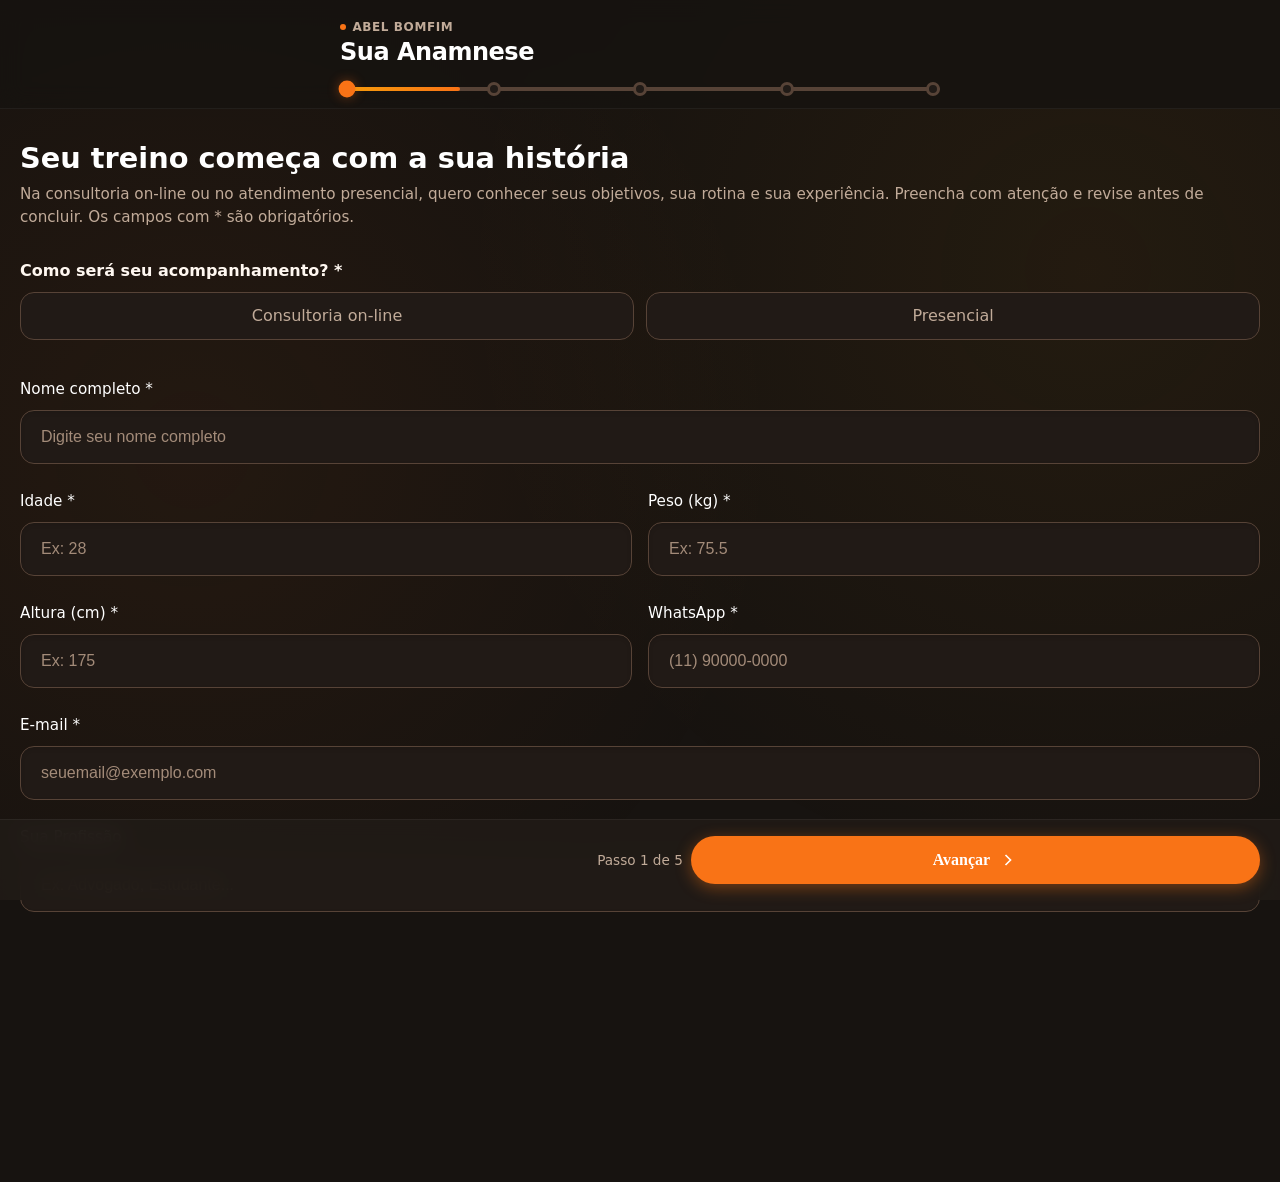
==== anamnesePersonal/sistema/anamnese/index.html @ 870a7ef7 "feat: sistema completo Pega Visao Personal + configuracao de producao Vercel" ====
<!DOCTYPE html>
<html lang="pt-BR">
<head>
  <meta charset="UTF-8" />
  <meta name="viewport" content="width=device-width, initial-scale=1.0" />
  <title>Anamnese – Abel Bomfim</title>
  <meta name="description" content="Anamnese para protocolo de treino individualizado." />
  
  
  
  
  
  <!-- Estilos -->
  <link rel="stylesheet" href="style.css" />

  <!-- SDKs (EmailJS, docx, FileSaver) -->
  
  

<link rel="stylesheet" href="/static/motion.css"><script src="/static/motion.js" defer></script></head>
<body>

  <!-- BACKGROUND -->
  <div class="bg-gradient"></div>

  <!-- PROGRESS HEADER FLOAT -->
  <header class="top-header">
    <div class="header-titles">
      <div class="personal-badge">
        <div class="avatar-dot"></div>
        Abel Bomfim
      </div>
      <h1>Sua Anamnese</h1>
    </div>
    
    <div class="progress-wrap">
      <div class="progress-tabs">
        <div class="step-dot active" data-step="1"></div>
        <div class="step-dot" data-step="2"></div>
        <div class="step-dot" data-step="3"></div>
        <div class="step-dot" data-step="4"></div><div class="step-dot" data-step="5"></div>
      </div>
      <div class="progress-bar-bg">
        <div class="progress-bar-fill" id="progressFill" style="width:20%"></div>
      </div>
    </div>
  </header>

  <!-- FORM CONTAINER -->
  <main class="main-container">
    <noscript>Ative o JavaScript para preencher a anamnese.</noscript><div id="formError" role="alert" tabindex="-1" hidden></div><form id="anamneseForm" novalidate>

      <!-- ==================== STEP 1: IDENTIFICAÇÃO ==================== -->
      <div class="step-pane active" id="step1">
        <div class="pane-header staggered">
          <h2>Seu treino começa com a sua história</h2>
          <p>Na consultoria on-line ou no atendimento presencial, quero conhecer seus objetivos, sua rotina e sua experiência. Preencha com atenção e revise antes de concluir. Os campos com * são obrigatórios.</p>
        </div>

<fieldset class="field-group"><legend>Como será seu acompanhamento? *</legend><div class="radio-pill-group"><label class="pill"><input type="radio" name="modalidade" value="On-line"><span class="pill-ui">Consultoria on-line</span></label><label class="pill"><input type="radio" name="modalidade" value="Presencial"><span class="pill-ui">Presencial</span></label></div></fieldset>        <div class="field-group staggered">
          <label for="nomeCompleto">Nome completo *</label>
          <input class="input-base" type="text" id="nomeCompleto" placeholder="Digite seu nome completo" required />
        </div>

        <div class="grid-2 staggered">
          <div class="field-group">
            <label for="idade">Idade *</label>
            <input class="input-base" type="number" id="idade" min="1" max="120" step="1" placeholder="Ex: 28" required />
          </div>
          <div class="field-group">
            <label for="peso">Peso (kg) *</label>
            <input class="input-base" type="number" id="peso" min="1" max="500" placeholder="Ex: 75.5" step="0.1" required />
          </div>
        </div>

        <div class="grid-2 staggered">
          <div class="field-group">
            <label for="altura">Altura (cm) *</label>
            <input class="input-base" type="number" id="altura" min="30" max="260" step="1" placeholder="Ex: 175" required />
          </div>
          <div class="field-group">
            <label for="telefone">WhatsApp *</label>
            <input class="input-base" type="tel" id="telefone" placeholder="(11) 90000-0000" required />
          </div>
        </div>

        <div class="field-group staggered">
          <label for="email">E-mail *</label>
          <input class="input-base" type="email" id="email" placeholder="seuemail@exemplo.com" required />
        </div>

        <div class="field-group staggered">
          <label for="profissao">Sua Profissão</label>
          <input class="input-base" type="text" id="profissao" placeholder="Ex: Advogado, Estudante..." />
        </div>
      </div>

      <!-- ==================== STEP 2: OBJETIVO ==================== -->
      <div class="step-pane" id="step2">
        <div class="pane-header staggered">
          <h2>Seu Objetivo</h2>
          <p>Aonde você quer chegar com o treinamento?</p>
        </div>

        <div class="field-group staggered">
          <label>O que você busca? (Pode marcar mais de um) *</label>
          <div class="checkbox-list">
            <label class="custom-check">
              <input type="checkbox" name="objetivo" value="Hipertrofia" />
              <div class="check-ui"></div>
              <span class="check-text">💪 Hipertrofia musc.</span>
            </label>
            <label class="custom-check">
              <input type="checkbox" name="objetivo" value="Emagrecimento" />
              <div class="check-ui"></div>
              <span class="check-text">🔥 Emagrecimento</span>
            </label>
            <label class="custom-check">
              <input type="checkbox" name="objetivo" value="Definição" />
              <div class="check-ui"></div>
              <span class="check-text">✂️ Definição corporal</span>
            </label>
            <label class="custom-check">
              <input type="checkbox" name="objetivo" value="Condicionamento" />
              <div class="check-ui"></div>
              <span class="check-text">🏃 Condicionamento</span>
            </label>
            <label class="custom-check">
              <input type="checkbox" name="objetivo" value="Saúde Geral" />
              <div class="check-ui"></div>
              <span class="check-text">❤️ Melhoria de saúde</span>
            </label>
            <div class="outro-box custom-check">
              <input type="checkbox" id="outroObjCb" name="objetivo" value="Outro" />
              <div class="check-ui"></div>
              <span class="check-text">Outro:</span>
              <input type="text" class="input-inline" id="outroObjText" placeholder="Digite..." />
            </div>
          </div>
        </div>

        <div class="field-group staggered">
          <label for="descObjetivo">Detalhe o seu objetivo principal *</label>
          <textarea class="input-base textarea" id="descObjetivo" placeholder="Descreva o que exatamente você deseja alcançar e quais as suas maiores dificuldades hoje..." required></textarea>
        </div>

        <div class="field-group staggered">
          <label for="prazoEvento">Existe algum prazo máximo ou evento? (Opcional)</label>
          <input class="input-base" type="text" id="prazoEvento" placeholder="Casamento, viagem, verão..." />
        </div>
      </div>

      <!-- ==================== STEP 3: HISTÓRICO ==================== -->
      <div class="step-pane" id="step3">
        <div class="pane-header staggered">
          <h2>Seu treino e sua rotina</h2>
          <p>Conte um pouco sobre a sua rotina e experiência com treinos.</p>
        </div>

<div class="field-group"><label for="diasDisponiveis">Quais dias você pode treinar? *</label><input class="input-base" id="diasDisponiveis" type="text" placeholder="Ex: segunda, quarta e sexta" required></div><div class="field-group"><label for="duracaoSessao">Tempo disponível por sessão (minutos) *</label><input class="input-base" id="duracaoSessao" type="number" placeholder="Ex: 60" min="5" max="300" step="1" required></div><div class="field-group"><label for="localTreino">Onde pretende treinar? *</label><input class="input-base" id="localTreino" type="text" placeholder="Ex: academia do bairro, condomínio ou casa" required></div><div id="onlineFields" hidden><div class="field-group"><label for="cidade">Cidade e estado *</label><input class="input-base" id="cidade" type="text" placeholder="Ex: Salvador, BA" required></div><div class="field-group"><label for="fusoHorario">Fuso horário, se diferente de Brasília</label><input class="input-base" id="fusoHorario" type="text" placeholder="Ex: uma hora a menos" ></div><div class="field-group"><label for="equipamentos">Quais equipamentos terá disponíveis? *</label><input class="input-base" id="equipamentos" type="text" placeholder="Ex: academia completa, halteres ou nenhum" required></div><div class="field-group"><label for="horarioContato">Melhores horários para contato *</label><input class="input-base" id="horarioContato" type="text" placeholder="Ex: dias úteis após as 18h" required></div></div><div id="presencialFields" hidden><div class="field-group"><label for="horarioPresencial">Horários disponíveis para as sessões *</label><input class="input-base" id="horarioPresencial" type="text" placeholder="Ex: segunda e quarta às 7h" required></div><p class="helper">A disponibilidade será combinada com Abel. O formulário não confirma um agendamento.</p></div><div class="field-group staggered">
          <label>Você treina atualmente? *</label>
          <div class="radio-pill-group">
            <label class="pill">
              <input type="radio" name="treinaAtual" value="Sim" />
              <span class="pill-ui">Sim</span>
            </label>
            <label class="pill">
              <input type="radio" name="treinaAtual" value="Não" />
              <span class="pill-ui">Não</span>
            </label>
          </div>
        </div>

        <div class="grid-2 staggered">
          <div class="field-group">
            <label for="tempoTreino">Há quanto tempo?</label>
            <input class="input-base" type="text" id="tempoTreino" placeholder="Ex: 1 ano e meio" />
          </div>
          <div class="field-group">
            <label for="freqTreino">Qual frequência?</label>
            <input class="input-base" type="text" id="freqTreino" placeholder="Ex: 3x na semana" />
          </div>
        </div>

        <div class="field-group staggered">
          <label>Já fez acompanhamento profissional antes?</label>
          <div class="radio-pill-group">
            <label class="pill"><input type="radio" name="acompanhamento" value="Sim"><span class="pill-ui">Sim</span></label>
            <label class="pill"><input type="radio" name="acompanhamento" value="Não"><span class="pill-ui">Não</span></label>
          </div>
        </div>

        <div class="field-group staggered">
          <label>Já possuiu ou possui alguma lesão? *</label>
          <div class="radio-pill-group">
            <label class="pill"><input type="radio" name="lesao" value="Sim"><span class="pill-ui">Sim</span></label>
            <label class="pill"><input type="radio" name="lesao" value="Não"><span class="pill-ui">Não</span></label>
          </div>
        </div>

        <div class="field-group staggered">
          <label for="descLesao">Se sim, descreva a lesão:</label>
          <textarea class="input-base textarea sm" id="descLesao" placeholder="Ex: Rompimento menisco em 2020..."></textarea>
        </div>

        <div class="field-group staggered">
          <label for="exercicioDor">Tem algum exercício específico que você sinta incômodo?</label>
          <input class="input-base" type="text" id="exercicioDor" placeholder="Ex: Agachamento incomoda o joelho" />
        </div>
      </div>

      <!-- ==================== STEP 4: SAÚDE ==================== -->
      <div class="step-pane" id="step4">
        <div class="pane-header staggered">
          <h2>Saúde & Finalização</h2>
          <p>Conte os cuidados e as limitações que precisam ser considerados no seu acompanhamento.</p>
        </div>

        <div class="field-group staggered">
          <label>Possui condições médicas/doenças diagnosticadas? *</label>
          <div class="checkbox-list">
            <label class="custom-check"><input type="checkbox" name="condicao" value="Problema na Coluna" /><div class="check-ui"></div><span class="check-text">Problema na Coluna</span></label>
            <label class="custom-check"><input type="checkbox" name="condicao" value="Hipertensão" /><div class="check-ui"></div><span class="check-text">Hipertensão</span></label>
            <label class="custom-check"><input type="checkbox" name="condicao" value="Diabetes" /><div class="check-ui"></div><span class="check-text">Diabetes</span></label>
            <label class="custom-check"><input type="checkbox" name="condicao" value="Problema Cardíaco" /><div class="check-ui"></div><span class="check-text">Problema Cardíaco</span></label>
            <label class="custom-check"><input type="checkbox" name="condicao" value="Nenhum" /><div class="check-ui"></div><span class="check-text">Nenhuma</span></label>
            <div class="outro-box custom-check">
              <input type="checkbox" id="outroSaudeCb" name="condicao" value="Outro" />
              <div class="check-ui"></div>
              <span class="check-text">Outro:</span>
              <input type="text" class="input-inline" id="outroSaudeText" placeholder="Descreva" />
            </div>
          </div>
        </div>

        <div class="field-group staggered">
          <label for="medicamento">Usa medicamento controlado?</label>
          <input class="input-base" type="text" id="medicamento" placeholder="Ex: Sim, metformina (ou Não)" />
        </div>

        <div class="field-group staggered">
          <label>Sente dores físicas atualmente? *</label>
          <div class="radio-pill-group">
            <label class="pill"><input type="radio" name="senteDor" value="Sim"><span class="pill-ui">Sim</span></label>
            <label class="pill"><input type="radio" name="senteDor" value="Não"><span class="pill-ui">Não</span></label>
          </div>
        </div>

        <div class="grid-2 staggered">
          <div class="field-group">
            <label for="localDor">Qual lugar?</label>
            <input class="input-base" type="text" id="localDor" placeholder="Ex: Lombar" />
          </div>
          <div class="field-group">
            <label>Nível de dor (0-10)</label>
            <div class="pain-wrap">
              <input type="range" id="painScale" name="intensidadeDor" min="0" max="10" step="1" value="0">
              <div class="pain-score" id="painVal">0</div>
            </div>
          </div>
        </div>

        <div class="field-group staggered">
          <label>Você possui liberação médica para treino? *</label>
          <div class="radio-pill-group">
            <label class="pill"><input type="radio" name="liberadoMedico" value="Sim"><span class="pill-ui">Sim</span></label>
            <label class="pill"><input type="radio" name="liberadoMedico" value="Não"><span class="pill-ui">Não</span></label>
            <label class="pill"><input type="radio" name="liberadoMedico" value="Não sei"><span class="pill-ui">Não sei</span></label>
          </div>
        </div>

        <div class="field-group staggered">
          <label for="observacoes">Algo mais que eu precise saber?</label>
          <textarea class="input-base textarea sm" id="observacoes" placeholder="Algum detalhe relevante sobre sua saúde, gostos ou disponibilidade..."></textarea>
        </div>
      </div>

      <section class="step-pane" id="step5"><div class="pane-header"><h2 tabindex="-1">Revise suas respostas</h2><p>Confira os dados abaixo. Você pode voltar a qualquer seção para corrigir.</p></div><div id="reviewContent"></div><p class="delivery-note" id="deliveryNote"></p></section>
    </form>
    
    <!-- ESPAÇO NO FIM (compensar a bottom bar) -->
    <div style="height: 120px;"></div>
  </main>

  <!-- BOTTOM NAVIGATION BAR (FLUTUANTE NO MOBILE) -->
  <div class="bottom-nav">
    <button type="button" class="btn btn-secondary" id="btnPrev" style="visibility: hidden;">
      <svg width="20" height="20" viewBox="0 0 24 24" fill="none" stroke="currentColor" stroke-width="2"><path d="M15 18l-6-6 6-6"/></svg>
      Voltar
    </button>
    <div class="nav-indicator">
      Passo <span id="lblStep">1</span> de 5
    </div>
    <button type="button" class="btn btn-primary" id="btnNext">
      Avançar
      <svg width="20" height="20" viewBox="0 0 24 24" fill="none" stroke="currentColor" stroke-width="2"><path d="M9 18l6-6-6-6"/></svg>
    </button>
  </div>

  <!-- TELA DE SUCESSO -->
  <div class="success-screen" id="successScreen">
    <div class="success-content">
      <div class="icon-check">
        <svg viewBox="0 0 24 24" fill="none" stroke="white" stroke-width="3" stroke-linecap="round" stroke-linejoin="round"><polyline points="20 6 9 17 4 12"></polyline></svg>
      </div>
      <h2 id="successTitle" tabindex="-1">Ficha preparada</h2>
      <p id="successMessage"></p><button class="btn btn-secondary" type="button" id="downloadAgain">Baixar ficha novamente</button>
      
      <a href="https://wa.me/5571996810310" class="btn btn-primary" style="margin-top:2rem;width:100%">
        <svg width="20" height="20" viewBox="0 0 24 24" fill="currentColor"><path d="M17.472 14.382c-.297-.149-1.758-.867-2.03-.967-.273-.099-.471-.148-.67.15-.197.297-.767.966-.94 1.164-.173.199-.347.223-.644.075-.297-.15-1.255-.463-2.39-1.475-.883-.788-1.48-1.761-1.653-2.059-.173-.297-.018-.458.13-.606.134-.133.298-.347.446-.52.149-.174.198-.298.298-.497.099-.198.05-.371-.025-.52-.075-.149-.669-1.612-.916-2.207-.242-.579-.487-.5-.669-.51-.173-.008-.371-.01-.57-.01-.198 0-.52.074-.792.372-.272.297-1.04 1.016-1.04 2.479 0 1.462 1.065 2.875 1.213 3.074.149.198 2.096 3.2 5.077 4.487.709.306 1.262.489 1.694.625.712.227 1.36.195 1.871.118.571-.085 1.758-.719 2.006-1.413.248-.694.248-1.289.173-1.413-.074-.124-.272-.198-.57-.347m-5.421 7.403h-.004a9.87 9.87 0 01-5.031-1.378l-.361-.214-3.741.982.998-3.648-.235-.374a9.86 9.86 0 01-1.51-5.26c.001-5.45 4.436-9.884 9.888-9.884 2.64 0 5.122 1.03 6.988 2.898a9.825 9.825 0 012.893 6.994c-.003 5.45-4.437 9.884-9.885 9.884m8.413-18.297A11.815 11.815 0 0012.05 0C5.495 0 .16 5.335.157 11.892c0 2.096.547 4.142 1.588 5.945L.057 24l6.305-1.654a11.882 11.882 0 005.683 1.448h.005c6.554 0 11.89-5.335 11.893-11.893a11.821 11.821 0 00-3.48-8.413z"/></svg>
        Combinar próximos passos no WhatsApp
      </a>
      <button type="button" class="restart-button" onclick="location.reload()">Preencher nova anamnese</button>
    </div>
  </div>

  <script src="script.js"></script>
</body>
</html>
---- anamnesePersonal/sistema/anamnese/style.css ----
/* ============================================================
   DESIGN SYSTEM / TOKENS (MOBILE FIRST)
============================================================ */
:root {
  --bg:        #171310;
  --bg-2:      #211b17;
  --card:      #2c231d;
  --primary:   #F97316;
  --primary-h: #EA580C;
  --accent:    #f59e0b;
  --txt-dark:  #fff8f1;
  --txt-med:   #c1ab99;
  --txt-light: #a38b79;
  --border:    #574337;
  --input-bg:  #211a16;
  
  --shadow:    0 4px 20px rgba(0,0,0,.4);
  --shadow-lg: 0 12px 40px rgba(0,0,0,.6);
  --radius:    20px;
  --radius-sm: 14px;
  --transition: .3s cubic-bezier(0.25, 1, 0.5, 1);
}

/* ============================================================
   RESET & BASE
============================================================ */
* { margin: 0; padding: 0; box-sizing: border-box; -webkit-tap-highlight-color: transparent; }
html { scroll-behavior: smooth; }
body {
  font-family: 'Outfit', sans-serif;
  background: var(--bg);
  color: var(--txt-dark);
  min-height: 100vh;
  overflow-x: hidden;
  padding-bottom: 90px;
}

/* GRADIENTE BACKGROUND ANIMADO */
.bg-gradient {
  position: fixed; inset: 0; z-index: -1;
  background: radial-gradient(circle at 15% 50%, rgba(249,115,22,0.06), transparent 50%),
              radial-gradient(circle at 85% 30%, rgba(245,158,11,0.06), transparent 50%);
  animation: bgPulse 15s ease-in-out infinite alternate;
}
@keyframes bgPulse {
  0% { transform: scale(1); }
  100% { transform: scale(1.1); }
}

/* ============================================================
   HEADER & PROGRESS (FIXO NO TOPO)
============================================================ */
.top-header {
  position: sticky; top: 0; z-index: 50;
  background: rgba(23, 19, 16, 0.85);
  backdrop-filter: blur(12px);
  -webkit-backdrop-filter: blur(12px);
  border-bottom: 1px solid rgba(255,255,255,0.05);
  padding: 1.25rem 1.5rem 1rem;
}

.header-titles {
  display: flex; flex-direction: column; gap: .25rem; margin-bottom: 1rem;
}

.personal-badge {
  display: inline-flex; align-items: center; gap: .4rem;
  font-size: .75rem; font-weight: 600; color: var(--txt-med);
  text-transform: uppercase; letter-spacing: 0.05em;
}
.avatar-dot { width: 6px; height: 6px; background: var(--primary); border-radius: 50%; }

.header-titles h1 { font-size: 1.5rem; font-weight: 700; color: #fff; letter-spacing: -0.02em; }

.progress-wrap { position: relative; }
.progress-tabs { display: flex; justify-content: space-between; position: relative; z-index: 2; margin-bottom: -4px;}
.step-dot {
  width: 14px; height: 14px; border-radius: 50%;
  background: var(--bg-2); border: 3px solid var(--border);
  transition: var(--transition);
}
.step-dot.active { border-color: var(--primary); background: var(--primary); transform: scale(1.2); box-shadow: 0 0 10px rgba(249,115,22,0.4); }
.step-dot.completed { border-color: var(--primary); background: var(--primary); }

.progress-bar-bg {
  position: absolute; top: 5px; left: 0; right: 0;
  height: 4px; background: var(--border); z-index: 1; border-radius: 4px; overflow: hidden;
}
.progress-bar-fill {
  height: 100%; background: linear-gradient(90deg, var(--accent), var(--primary));
  border-radius: 4px; transition: width 0.4s ease;
}

/* ============================================================
   MAIN CONTAINER & PANES
============================================================ */
.main-container {
  padding: 2rem 1.25rem;
  max-width: 600px; margin: 0 auto;
}

.step-pane {
  display: none;
  animation: fadeUpIn 0.4s cubic-bezier(0.16, 1, 0.3, 1) forwards;
}
.step-pane.active { display: block; }

@keyframes fadeUpIn {
  from { opacity: 0; transform: translateY(20px) scale(0.98); }
  to { opacity: 1; transform: translateY(0) scale(1); }
}

/* Staggered animation classes (fade in das perguntas) */
.staggered { opacity: 0; animation: fadeUpIn 0.5s forwards; }
.staggered:nth-child(1) { animation-delay: 0.05s; }
.staggered:nth-child(2) { animation-delay: 0.1s; }
.staggered:nth-child(3) { animation-delay: 0.15s; }
.staggered:nth-child(4) { animation-delay: 0.2s; }
.staggered:nth-child(5) { animation-delay: 0.25s; }
.staggered:nth-child(6) { animation-delay: 0.3s; }
.staggered:nth-child(7) { animation-delay: 0.35s; }
.staggered:nth-child(8) { animation-delay: 0.4s; }

.pane-header { margin-bottom: 2rem; }
.pane-header h2 { font-size: 1.8rem; font-weight: 800; color: #fff; margin-bottom: .5rem; }
.pane-header p { font-size: .95rem; color: var(--txt-med); line-height: 1.5; }

/* ============================================================
   FORM FIELDS
============================================================ */
.field-group { margin-bottom: 1.75rem; }
.field-group label {
  display: block; font-size: .95rem; font-weight: 500;
  color: #fff; margin-bottom: .75rem;
}

.input-base {
  width: 100%; min-height: 54px;
  background: var(--input-bg); border: 1.5px solid var(--border);
  border-radius: var(--radius-sm); padding: 0 1.25rem;
  font-size: 1rem; color: #fff; font-family: 'Outfit', sans-serif;
  transition: var(--transition); outline: none; box-shadow: inset 0 2px 4px rgba(0,0,0,0.1);
}
.input-base::placeholder { color: var(--txt-light); }
.input-base:focus { border-color: var(--primary); background: #34261d; box-shadow: 0 0 0 3px rgba(249,115,22,0.15); }
.textarea { padding: 1rem 1.25rem; resize: vertical; min-height: 120px; }
.textarea.sm { min-height: 80px; }

.grid-2 { display: grid; grid-template-columns: 1fr 1fr; gap: 1rem; }

/* ============================================================
   CUSTOM CHECKS (Listas verticais mobile)
============================================================ */
.checkbox-list { display: flex; flex-direction: column; gap: .75rem; }

.custom-check {
  display: flex; align-items: center; gap: 1rem;
  background: var(--bg-2); border: 1.5px solid var(--border);
  padding: 1rem 1.25rem; border-radius: var(--radius-sm);
  cursor: pointer; transition: var(--transition);
}
.custom-check:active { transform: scale(0.98); }
.custom-check:has(input:checked) { border-color: var(--primary); background: rgba(249,115,22,.08); }

.custom-check input[type="checkbox"], 
.custom-check input[type="radio"] { display: none; }

.check-ui {
  width: 22px; height: 22px; border-radius: 6px;
  border: 2px solid var(--txt-light);
  display: flex; align-items: center; justify-content: center;
  flex-shrink: 0; transition: var(--transition);
}
.custom-check input:checked ~ .check-ui { background: var(--primary); border-color: var(--primary); }
.custom-check input:checked ~ .check-ui::after {
  content: ''; width: 6px; height: 11px;
  border: 2px solid #fff; border-top: 0; border-left: 0;
  transform: rotate(45deg) translateY(-1px);
}
.check-text { font-size: 1rem; font-weight: 500; color: var(--txt-dark); }
.custom-check input:checked ~ .check-text { color: #fff; font-weight: 600;}

.outro-box { padding: 0.5rem 1rem; }
.input-inline {
  flex: 1; background: transparent; border: none; outline: none;
  font-size: 1rem; color: #fff; font-family: 'Outfit';
}
.input-inline::placeholder { color: var(--txt-light); }

/* ============================================================
   RADIO PILLS (Botões lado a lado)
============================================================ */
.radio-pill-group { display: flex; gap: .75rem; flex-wrap: wrap; }
.pill { flex: 1; min-width: 100px; }
.pill input { display: none; }
.pill-ui {
  display: flex; align-items: center; justify-content: center;
  min-height: 52px; background: var(--input-bg);
  border: 1.5px solid var(--border); border-radius: var(--radius-sm);
  font-size: 1rem; font-weight: 500; color: var(--txt-med);
  transition: var(--transition); cursor: pointer;
}
.pill:active .pill-ui { transform: scale(0.96); }
.pill input:checked ~ .pill-ui {
  border-color: var(--primary); background: rgba(249,115,22,.15);
  color: #fff; box-shadow: 0 4px 12px rgba(249,115,22,0.2);
}

/* ============================================================
   PAIN SCALE MOBILE
============================================================ */
.pain-wrap {
  background: var(--input-bg); border: 1.5px solid var(--border);
  padding: 1.25rem; border-radius: var(--radius-sm);
  text-align: center;
}
input[type="range"] {
  -webkit-appearance: none; width: 100%; height: 8px;
  border-radius: 99px; outline: none;
  background: linear-gradient(to right, var(--accent) 0%, var(--primary) var(--val, 0%), #574337 var(--val, 0%));
  margin-bottom: 1rem;
}
input[type="range"]::-webkit-slider-thumb {
  -webkit-appearance: none; width: 28px; height: 28px;
  border-radius: 50%; background: #fff; border: 4px solid var(--primary);
  box-shadow: 0 2px 10px rgba(0,0,0,0.5); cursor: pointer;
}
.pain-score { font-size: 2rem; font-weight: 800; color: var(--primary); line-height: 1; }

/* ============================================================
   BOTTOM NAVIGATION (FLOATING BAR)
============================================================ */
.bottom-nav {
  position: fixed; bottom: 0; left: 0; right: 0;
  background: rgba(33, 27, 23, 0.9); backdrop-filter: blur(12px); -webkit-backdrop-filter: blur(12px);
  border-top: 1px solid rgba(255,255,255,0.05); padding: 1rem 1.25rem 1.5rem;
  display: flex; justify-content: space-between; align-items: center; z-index: 100;
}

.btn {
  display: inline-flex; align-items: center; justify-content: center; gap: .5rem;
  min-height: 52px; padding: 0 1.2rem; border-radius: 99px;
  font-size: 1rem; font-weight: 600; font-family: 'Outfit'; cursor: pointer;
  transition: var(--transition); border: none; outline: none;
}
.btn:active { transform: scale(0.96); }

.btn-primary { background: var(--primary); color: #fff; box-shadow: 0 4px 16px rgba(249,115,22,0.4); }
.btn-secondary { background: var(--bg-2); color: var(--txt-dark); border: 1.5px solid var(--border); }
.nav-indicator { font-size: .85rem; font-weight: 500; color: var(--txt-med); }

/* ============================================================
   TOASTS & SUCCESS SCREEN
============================================================ */
.toast {
  position: fixed; top: 20px; left: 50%; transform: translateX(-50%);
  background: #DC2626; color: #fff; padding: .85rem 1.5rem;
  border-radius: 99px; font-size: .95rem; font-weight: 500;
  box-shadow: 0 4px 20px rgba(0,0,0,.5); z-index: 9999;
  animation: toastIn 0.3s cubic-bezier(0.16, 1, 0.3, 1);
  white-space: nowrap; max-width: 90vw; overflow: hidden; text-overflow: ellipsis;
}
@keyframes toastIn { from { top: -20px; opacity: 0; } to { top: 20px; opacity: 1; } }

.success-screen {
  display: none; position: fixed; inset: 0;
  background: var(--bg); z-index: 200;
  padding: 2rem;
  animation: fadeIn 0.4s ease forwards;
}
.success-screen.show { display: flex; align-items: center; justify-content: center; }

@keyframes fadeIn { from { opacity: 0; } to { opacity: 1; } }

.success-content { text-align: center; max-width: 400px; }
.icon-check {
  width: 90px; height: 90px; border-radius: 50%;
  background: linear-gradient(135deg, #f97316, #c2410c);
  display: flex; align-items: center; justify-content: center;
  margin: 0 auto 2rem; box-shadow: 0 0 40px rgba(249,115,22,0.3);
  animation: iconPop 0.6s cubic-bezier(0.16, 1, 0.3, 1) calc(0.2s); animation-fill-mode: both;
}
.icon-check svg { width: 40px; height: 40px; }

@keyframes iconPop {
  0% { transform: scale(0); }
  60% { transform: scale(1.1); }
  100% { transform: scale(1); }
}

.success-content h2 { font-size: 2.2rem; font-weight: 800; color: #fff; margin-bottom: 1rem; }
.success-content p { font-size: 1.05rem; color: var(--txt-med); line-height: 1.6; }

/* Ajustes para revisão, teclado e telas pequenas. */
[hidden] { display: none !important; }
fieldset { border: 0; min-width: 0; }
legend { margin-bottom: .75rem; font-weight: 600; }
.helper, .delivery-note { color: #d8c3b1; line-height: 1.6; margin-bottom: 1.75rem; }
.delivery-note { padding: 1.25rem; border: 1px solid var(--border); border-radius: 14px; background: var(--bg-2); }
.field-group label.custom-check { display: flex; margin-bottom: 0; }
.custom-check input[type="checkbox"], .custom-check input[type="radio"], .pill input { display: block; position: absolute; width: 1px; height: 1px; opacity: 0; }
.outro-box input[type="checkbox"] { position: static; width: 22px; height: 22px; opacity: 1; flex-shrink: 0; accent-color: var(--primary); }
.outro-box .check-ui { display: none; }
.input-inline { min-width: 0; }
.custom-check:focus-within, .pill:focus-within .pill-ui, button:focus-visible, a:focus-visible { outline: 3px solid #fdba74; outline-offset: 4px; }
input:disabled { opacity: .5; }
#formError { background: #451c21; color: #fff; padding: 1rem; border: 1px solid #fb7185; border-radius: 12px; margin-bottom: 1.5rem; }
.review-card { position: relative; background: var(--bg-2); border: 1px solid var(--border); border-radius: 16px; padding: 1.25rem; margin-bottom: 1rem; }
.review-card h3 { padding-right: 4rem; margin-bottom: 1rem; }
.edit-button { position: absolute; top: .8rem; right: .8rem; background: transparent; color: #fb923c; border: 0; padding: .65rem; font: inherit; cursor: pointer; }
.review-card dt { color: #cbb5a3; font-size: .85rem; margin-top: .9rem; }
.review-card dd { margin: .25rem 0 0; white-space: pre-wrap; overflow-wrap: anywhere; line-height: 1.5; }
.success-screen { overflow-y: auto; }
.success-screen.show { align-items: safe center; }
.success-content { margin: auto; }
#downloadAgain { margin-top: 1.5rem; width: 100%; }
.btn:disabled { cursor: wait; opacity: .6; }
.top-header > * { max-width: 600px; margin-left: auto; margin-right: auto; }
.bottom-nav { gap: .5rem; padding-bottom: max(1rem, env(safe-area-inset-bottom)); }
.nav-indicator { flex-shrink: 0; }
@media(max-width: 420px) { .grid-2 { grid-template-columns: 1fr; } .btn { padding: 0 .85rem; font-size: .9rem; } .bottom-nav { padding-left: .75rem; padding-right: .75rem; } .nav-indicator { font-size: .75rem; } }
@media(prefers-reduced-motion: reduce) { *, *::before, *::after { animation: none !important; transition: none !important; scroll-behavior: auto !important; } .staggered { opacity: 1; } }
.custom-check, .pill { position: relative; }
.custom-check input[type="checkbox"], .custom-check input[type="radio"], .pill input { left: 12px; top: 50%; }
.restart-button { background: none; border: 0; color: #cbb5a3; font: inherit; font-size: .85rem; margin-top: 1.5rem; padding: .75rem; cursor: pointer; }
a.btn { text-decoration: none; }
/* Formulário incorporado: evita cabeçalho sobre os campos em telas pequenas. */
html { scroll-behavior: auto; }
.top-header { position: relative; top: auto; }

/* Larguras pequenas, inclusive quando aberto dentro do sistema. */
html, body { width:100%; min-width:0; }
body { overflow-x:visible; font-family:ui-sans-serif,system-ui,sans-serif; }
.bg-gradient { animation:none; }
.main-container, .step-pane, .field-group, form, fieldset, .success-content { min-width:0; max-width:100%; }
h1,h2,h3,p,label,legend,span,dd,dt { overflow-wrap:anywhere; }
input,select,textarea { min-width:0; max-width:100%; font-size:16px; }
.input-base { font-size:16px; }
.grid-2 { grid-template-columns:repeat(2,minmax(0,1fr)); }
.radio-pill-group { flex-wrap:wrap; }
.pill { min-width:0; }
.pill-ui { min-height:48px; }
.btn { min-width:0; max-width:100%; min-height:48px; white-space:normal; }
.bottom-nav { display:grid; grid-template-columns:minmax(0,1fr) auto minmax(0,1fr); width:100%; gap:8px; }
.review-card h3 { padding-right:0; }
.edit-button { position:static; margin-bottom:8px; }
@media(max-width:480px) {
  .top-header { padding:16px; }
  .main-container { padding-left:16px; padding-right:16px; }
  .grid-2 { grid-template-columns:minmax(0,1fr); }
  .bottom-nav { padding:10px 12px max(10px,env(safe-area-inset-bottom)); }
  .bottom-nav .btn { padding:8px; font-size:13px; line-height:1.25; }
  .nav-indicator { font-size:11px; }
  .review-card { padding:16px; }
}

:root { --scroll-thumb:#916649; --scroll-hover:#db9c6b; }
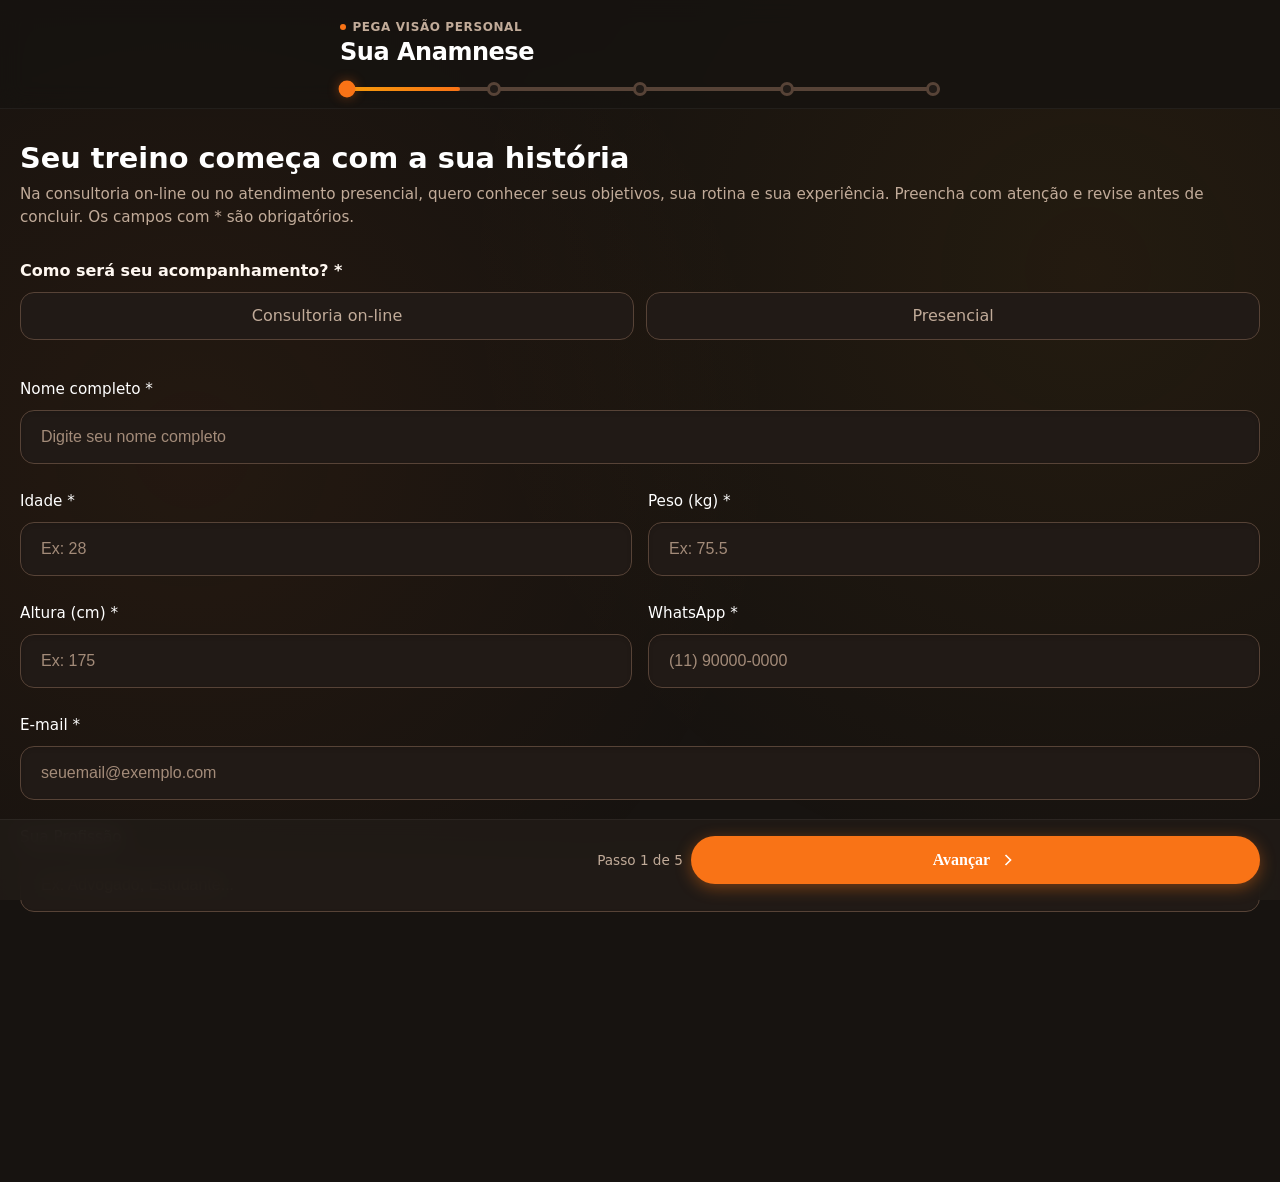
==== commit 674b3881: "feat: rebranding Pega Visao Personal, 7 temas de cores, hero academia e superadm" ====
--- a/anamnesePersonal/sistema/anamnese/index.html
+++ b/anamnesePersonal/sistema/anamnese/index.html
@@ -3,7 +3,7 @@
 <head>
   <meta charset="UTF-8" />
   <meta name="viewport" content="width=device-width, initial-scale=1.0" />
-  <title>Anamnese – Abel Bomfim</title>
+  <title>Anamnese – Pega Visão Personal</title>
   <meta name="description" content="Anamnese para protocolo de treino individualizado." />
   
   
@@ -28,7 +28,7 @@
     <div class="header-titles">
       <div class="personal-badge">
         <div class="avatar-dot"></div>
-        Abel Bomfim
+        Pega Visão Personal
       </div>
       <h1>Sua Anamnese</h1>
     </div>
@@ -157,7 +157,7 @@
           <p>Conte um pouco sobre a sua rotina e experiência com treinos.</p>
         </div>
 
-<div class="field-group"><label for="diasDisponiveis">Quais dias você pode treinar? *</label><input class="input-base" id="diasDisponiveis" type="text" placeholder="Ex: segunda, quarta e sexta" required></div><div class="field-group"><label for="duracaoSessao">Tempo disponível por sessão (minutos) *</label><input class="input-base" id="duracaoSessao" type="number" placeholder="Ex: 60" min="5" max="300" step="1" required></div><div class="field-group"><label for="localTreino">Onde pretende treinar? *</label><input class="input-base" id="localTreino" type="text" placeholder="Ex: academia do bairro, condomínio ou casa" required></div><div id="onlineFields" hidden><div class="field-group"><label for="cidade">Cidade e estado *</label><input class="input-base" id="cidade" type="text" placeholder="Ex: Salvador, BA" required></div><div class="field-group"><label for="fusoHorario">Fuso horário, se diferente de Brasília</label><input class="input-base" id="fusoHorario" type="text" placeholder="Ex: uma hora a menos" ></div><div class="field-group"><label for="equipamentos">Quais equipamentos terá disponíveis? *</label><input class="input-base" id="equipamentos" type="text" placeholder="Ex: academia completa, halteres ou nenhum" required></div><div class="field-group"><label for="horarioContato">Melhores horários para contato *</label><input class="input-base" id="horarioContato" type="text" placeholder="Ex: dias úteis após as 18h" required></div></div><div id="presencialFields" hidden><div class="field-group"><label for="horarioPresencial">Horários disponíveis para as sessões *</label><input class="input-base" id="horarioPresencial" type="text" placeholder="Ex: segunda e quarta às 7h" required></div><p class="helper">A disponibilidade será combinada com Abel. O formulário não confirma um agendamento.</p></div><div class="field-group staggered">
+<div class="field-group"><label for="diasDisponiveis">Quais dias você pode treinar? *</label><input class="input-base" id="diasDisponiveis" type="text" placeholder="Ex: segunda, quarta e sexta" required></div><div class="field-group"><label for="duracaoSessao">Tempo disponível por sessão (minutos) *</label><input class="input-base" id="duracaoSessao" type="number" placeholder="Ex: 60" min="5" max="300" step="1" required></div><div class="field-group"><label for="localTreino">Onde pretende treinar? *</label><input class="input-base" id="localTreino" type="text" placeholder="Ex: academia do bairro, condomínio ou casa" required></div><div id="onlineFields" hidden><div class="field-group"><label for="cidade">Cidade e estado *</label><input class="input-base" id="cidade" type="text" placeholder="Ex: Salvador, BA" required></div><div class="field-group"><label for="fusoHorario">Fuso horário, se diferente de Brasília</label><input class="input-base" id="fusoHorario" type="text" placeholder="Ex: uma hora a menos" ></div><div class="field-group"><label for="equipamentos">Quais equipamentos terá disponíveis? *</label><input class="input-base" id="equipamentos" type="text" placeholder="Ex: academia completa, halteres ou nenhum" required></div><div class="field-group"><label for="horarioContato">Melhores horários para contato *</label><input class="input-base" id="horarioContato" type="text" placeholder="Ex: dias úteis após as 18h" required></div></div><div id="presencialFields" hidden><div class="field-group"><label for="horarioPresencial">Horários disponíveis para as sessões *</label><input class="input-base" id="horarioPresencial" type="text" placeholder="Ex: segunda e quarta às 7h" required></div><p class="helper">A disponibilidade será combinada com seu personal. O formulário não confirma um agendamento.</p></div><div class="field-group staggered">
           <label>Você treina atualmente? *</label>
           <div class="radio-pill-group">
             <label class="pill">
